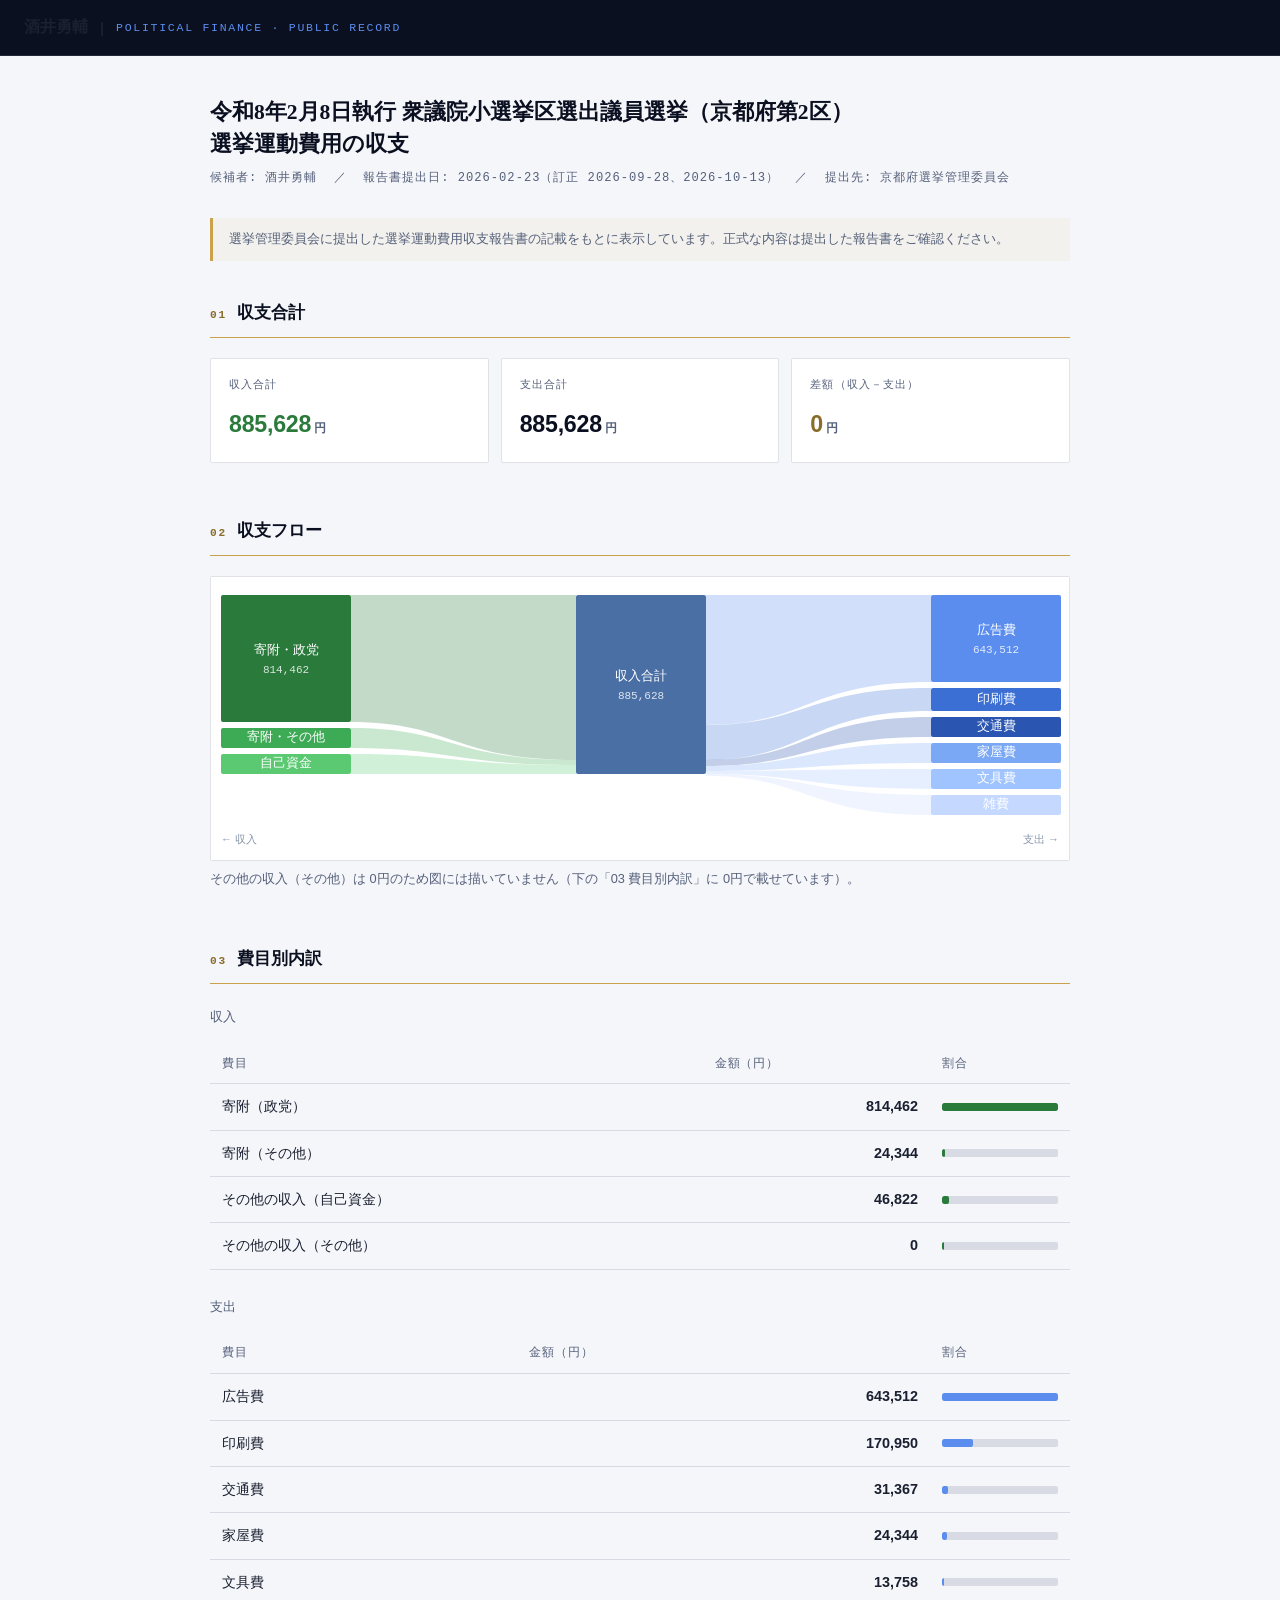
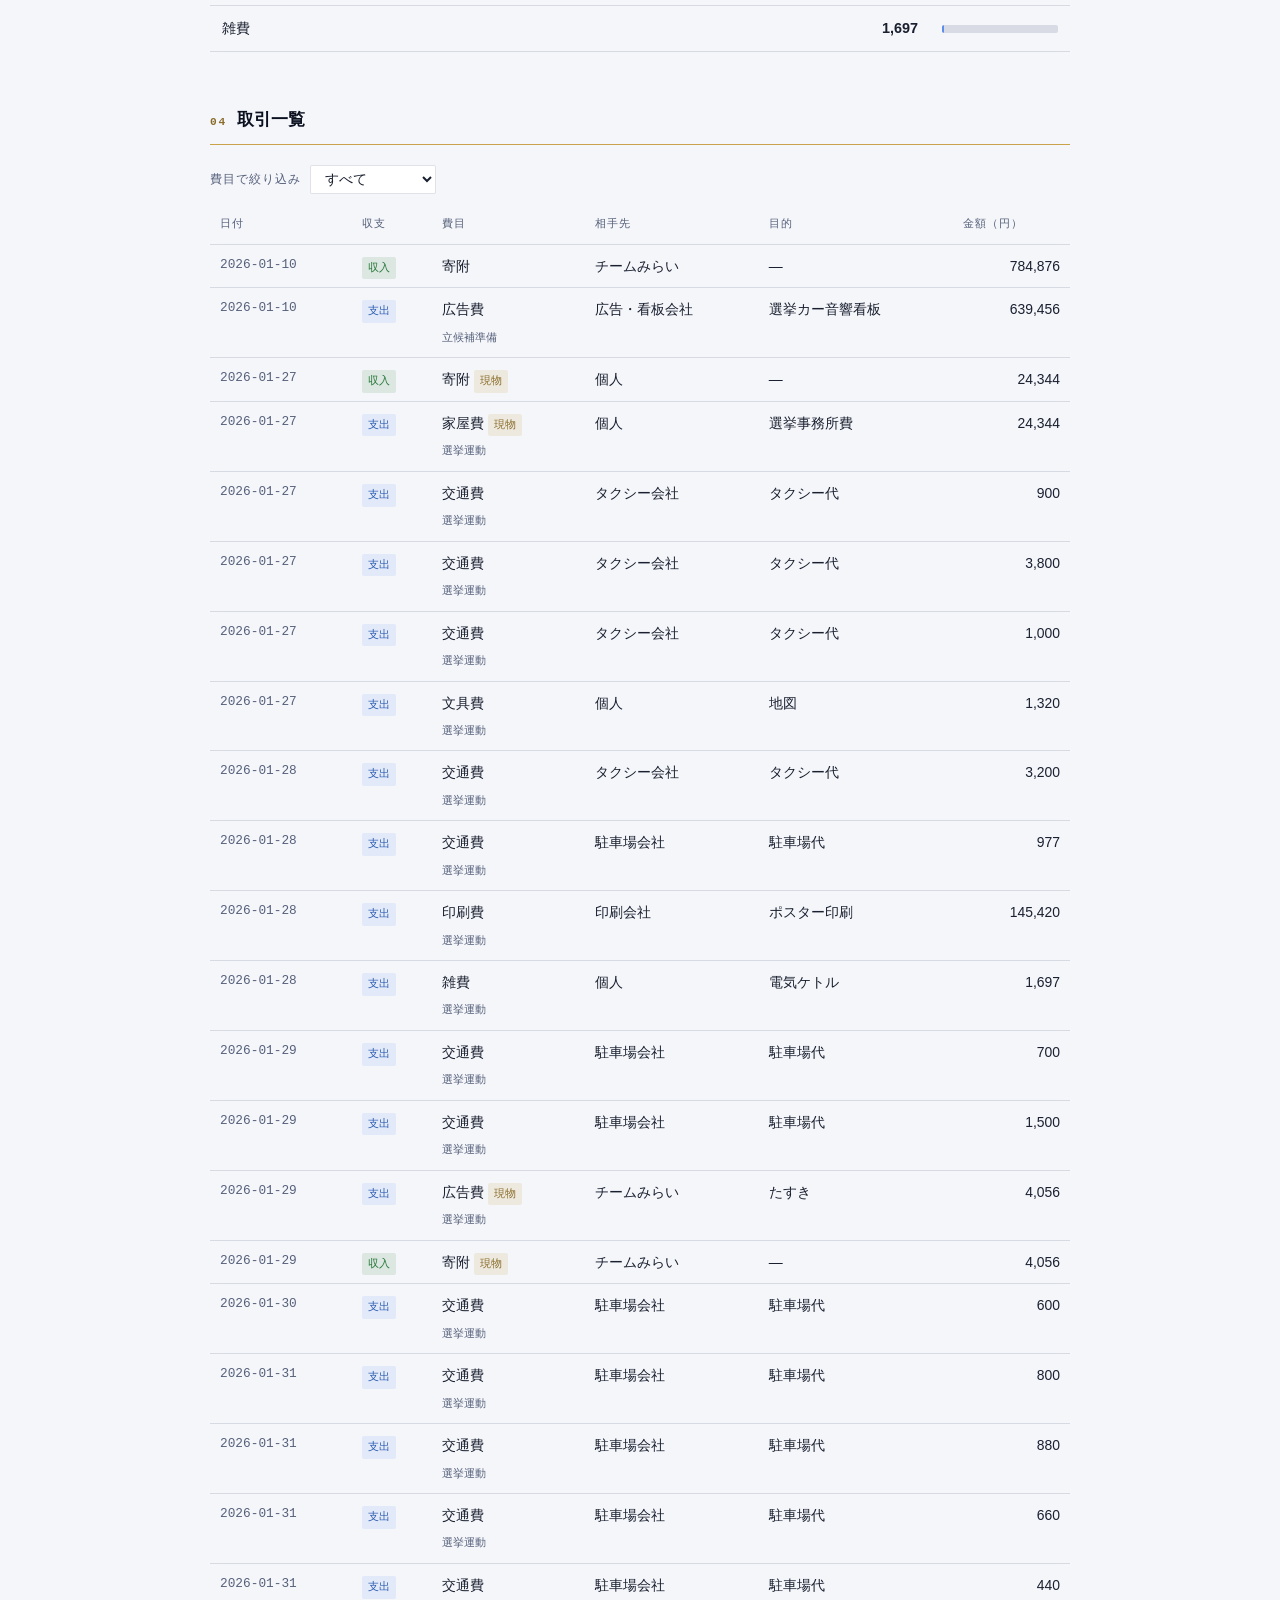
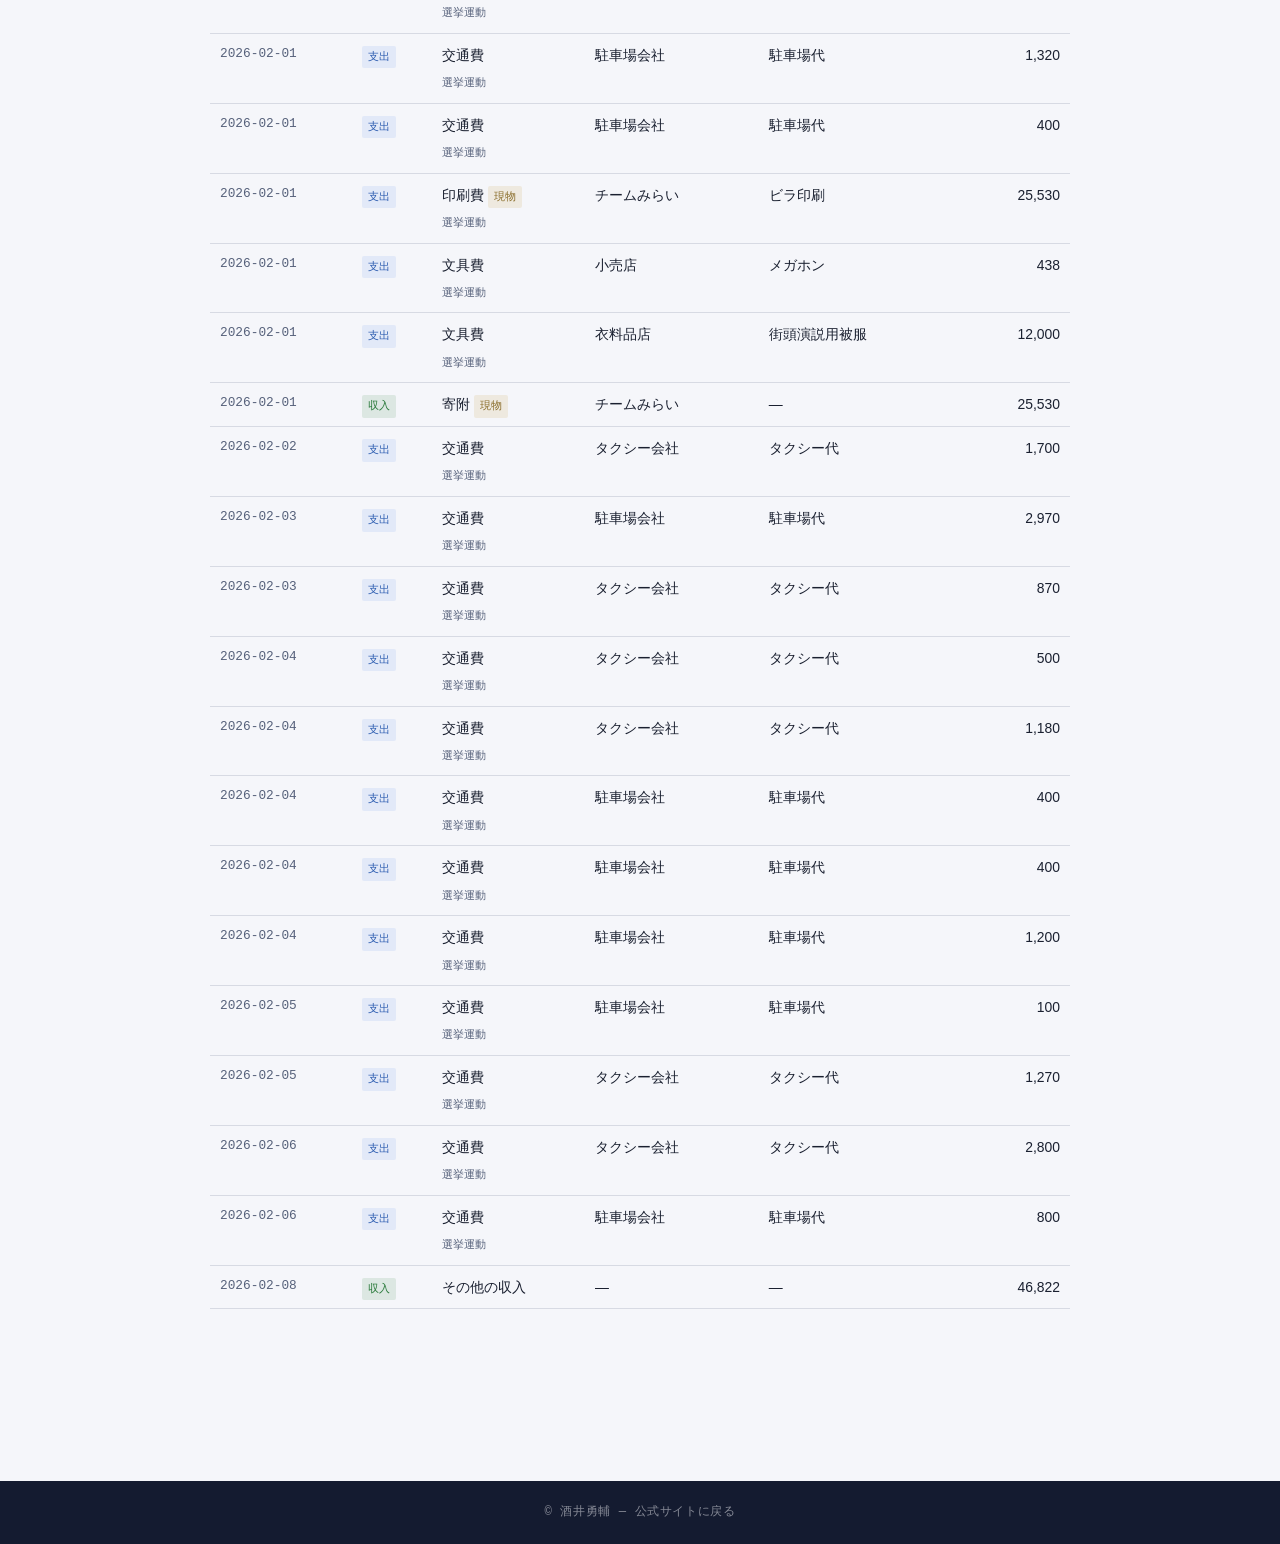
==== marumie/index.html @ 80a59988 "酒井さん公式HP（yusukesakai.jp）に「政治資金まる見え」ページ（/marumie/・2026年衆院選 京都2区の選挙運動費用収支）を追加し、活動報告の節にリンクを置いた（酒井さんの指示）" ====
<!DOCTYPE html>
<html lang="ja">
<head>
<meta charset="UTF-8">
<meta name="viewport" content="width=device-width, initial-scale=1.0">
<title>選挙運動費用収支 — 酒井勇輔 2026年衆院選</title>
<style>
/* ==========================================================
   色・書体: homepage_sakai の style.css に準じる
   (外部フォントなし: Google Fonts 相当をシステムフォントで代替)
========================================================== */
:root {
  --ink:        #0B1020;
  --ink-soft:   #141B30;
  --paper:      #F5F6FA;
  --paper-tint: #FFFFFF;
  --brass:      #C9A24B;
  --brass-text: #896C29;
  --brass-bright: #5B8DEF;
  --text:       #1A2030;
  --text-dim:   #55607A;
  --line:       rgba(85,96,122,0.18);
  --line-ink:   rgba(139,149,173,0.18);
  /* フォント: 外部CDN不可のためシステムフォント代替 */
  --font-serif: 'Hiragino Mincho ProN', 'Yu Mincho', 'YuMincho', Georgia, serif;
  --font-sans:  'Hiragino Kaku Gothic ProN', 'Meiryo', 'Yu Gothic', sans-serif;
  --font-mono:  'Menlo', 'Consolas', 'Courier New', monospace;
}

* { margin: 0; padding: 0; box-sizing: border-box; }
html { scroll-behavior: smooth; }
body {
  font-family: var(--font-sans);
  background: var(--paper);
  color: var(--text);
  line-height: 1.9;
  font-size: 0.97rem;
  -webkit-font-smoothing: antialiased;
}
img { max-width: 100%; display: block; }
a { color: var(--brass-bright); text-decoration: none; }
ul, ol { list-style: none; }

/* ==========================================================
   ヘッダー
========================================================== */
.site-head {
  background: var(--ink);
  padding: 0 24px;
  height: 56px;
  display: flex;
  align-items: center;
  border-bottom: 1px solid var(--line-ink);
}
.brand-ja {
  font-family: var(--font-serif);
  font-weight: 700;
  font-size: 1rem;
  color: var(--paper);
}
.brand-sep { color: var(--line-ink); margin: 0 12px; }
.brand-sub {
  font-family: var(--font-mono);
  font-size: 0.72rem;
  letter-spacing: 0.15em;
  color: var(--brass-bright);
}

/* ==========================================================
   メインレイアウト
========================================================== */
.main-inner {
  max-width: 900px;
  margin: 0 auto;
  padding: 40px 20px 80px;
}

/* ==========================================================
   ページタイトル
========================================================== */
.page-title {
  font-family: var(--font-serif);
  font-size: 1.35rem;
  font-weight: 700;
  color: var(--ink);
  line-height: 1.5;
  margin-bottom: 6px;
}
.page-meta {
  font-family: var(--font-mono);
  font-size: 0.76rem;
  color: var(--text-dim);
  letter-spacing: 0.08em;
  margin-bottom: 28px;
}

/* ==========================================================
   注意書き
========================================================== */
.notice {
  border-left: 3px solid var(--brass);
  padding: 10px 16px;
  background: rgba(201,162,75,0.07);
  font-size: 0.84rem;
  color: var(--text-dim);
  margin-bottom: 36px;
  line-height: 1.7;
}

/* ==========================================================
   セクション共通
========================================================== */
.section { margin-bottom: 52px; }
.section-title {
  font-family: var(--font-serif);
  font-size: 1.05rem;
  font-weight: 700;
  color: var(--ink);
  padding-bottom: 8px;
  border-bottom: 1px solid var(--brass);
  margin-bottom: 20px;
  display: flex;
  align-items: baseline;
  gap: 10px;
}
.section-idx {
  font-family: var(--font-mono);
  font-size: 0.7rem;
  color: var(--brass-text);
  letter-spacing: 0.15em;
}

/* ==========================================================
   合計カード
========================================================== */
.summary-grid {
  display: grid;
  grid-template-columns: repeat(3, 1fr);
  gap: 12px;
  margin-bottom: 0;
}
.summary-card {
  background: var(--paper-tint);
  border: 1px solid var(--line);
  padding: 16px 18px;
  border-radius: 2px;
}
.summary-label {
  font-family: var(--font-mono);
  font-size: 0.7rem;
  letter-spacing: 0.1em;
  color: var(--text-dim);
  margin-bottom: 6px;
}
.summary-amount {
  font-size: 1.45rem;
  font-weight: 700;
  color: var(--ink);
  letter-spacing: -0.01em;
}
.summary-amount.positive { color: #2a7a3b; }
.summary-amount.negative { color: #b02020; }
.summary-amount.neutral  { color: var(--brass-text); }
.summary-unit {
  font-size: 0.78rem;
  color: var(--text-dim);
  margin-left: 3px;
}

@media (max-width: 520px) {
  .summary-grid { grid-template-columns: 1fr; }
}

/* ==========================================================
   サンキー図（SVG）
   ※ JS が .getBoundingClientRect() でコンテナ幅を取得して描画する。
     overflow-x は念のため auto のまま残すが通常はスクロール不要。
========================================================== */
.sankey-wrap {
  width: 100%;
  overflow-x: auto;
  background: var(--paper-tint);
  border: 1px solid var(--line);
  border-radius: 2px;
  padding: 8px 0 4px;
}
.sankey-svg {
  display: block;
  margin: 0 auto;
}

/* サンキー凡例（SVG 外・ノードと重ならない） */
.sankey-legend {
  display: flex;
  justify-content: space-between;
  padding: 4px 10px 6px;
  font-size: 11px;
  color: #8898aa;
  font-family: sans-serif;
  user-select: none;
}

/* 0円で図から省いた区分の注記 */
.flow-note {
  margin-top: 6px;
  font-size: 0.8rem;
  color: var(--text-dim);
}

/* ==========================================================
   内訳表
========================================================== */
.breakdown-table {
  width: 100%;
  border-collapse: collapse;
  font-size: 0.9rem;
}
.breakdown-table th,
.breakdown-table td {
  text-align: left;
  padding: 9px 12px;
  border-bottom: 1px solid var(--line);
}
.breakdown-table th {
  font-family: var(--font-mono);
  font-size: 0.72rem;
  letter-spacing: 0.08em;
  color: var(--text-dim);
  background: var(--paper);
  font-weight: 500;
}
.breakdown-table td.amount {
  text-align: right;
  font-variant-numeric: tabular-nums;
  font-weight: 600;
}
.bar-cell { width: 140px; }
.bar-bg {
  background: var(--line);
  border-radius: 2px;
  height: 8px;
  overflow: hidden;
}
.bar-fill {
  height: 100%;
  border-radius: 2px;
  background: var(--brass-bright);
  min-width: 2px;
}
.bar-fill.income { background: #2a7a3b; }
.bar-fill.expense { background: var(--brass-bright); }

@media (max-width: 520px) {
  .bar-cell { display: none; }
}

/* ==========================================================
   取引一覧
========================================================== */
.filter-row {
  display: flex;
  align-items: center;
  gap: 10px;
  margin-bottom: 12px;
  flex-wrap: wrap;
}
.filter-label {
  font-family: var(--font-mono);
  font-size: 0.72rem;
  letter-spacing: 0.08em;
  color: var(--text-dim);
}
.filter-select {
  font-family: var(--font-sans);
  font-size: 0.86rem;
  padding: 5px 10px;
  border: 1px solid var(--line);
  border-radius: 2px;
  background: var(--paper-tint);
  color: var(--text);
  cursor: pointer;
}
.txn-table {
  width: 100%;
  border-collapse: collapse;
  font-size: 0.87rem;
}
.txn-table th,
.txn-table td {
  text-align: left;
  padding: 8px 10px;
  border-bottom: 1px solid var(--line);
  vertical-align: top;
}
.txn-table th {
  font-family: var(--font-mono);
  font-size: 0.7rem;
  letter-spacing: 0.08em;
  color: var(--text-dim);
  background: var(--paper);
  font-weight: 500;
  white-space: nowrap;
}
.txn-table td.amount-col {
  text-align: right;
  font-variant-numeric: tabular-nums;
  white-space: nowrap;
}
.txn-table td.date-col {
  white-space: nowrap;
  font-family: var(--font-mono);
  font-size: 0.8rem;
  color: var(--text-dim);
}
.tag {
  display: inline-block;
  font-family: var(--font-mono);
  font-size: 0.68rem;
  padding: 1px 6px;
  border-radius: 2px;
  white-space: nowrap;
}
.tag-income  { background: rgba(42,122,59,0.12);  color: #2a7a3b; }
.tag-expense { background: rgba(91,141,239,0.12); color: #2d5db0; }
.tag-noncash { background: rgba(201,162,75,0.15); color: var(--brass-text); }
.no-rows {
  text-align: center;
  padding: 24px;
  color: var(--text-dim);
  font-size: 0.86rem;
}

/* スマホ: テーブル非表示 → カード表示 */
@media (max-width: 600px) {
  .txn-table { display: none; }
  .txn-cards { display: block; }
}

/* ==========================================================
   取引カード（スマホ専用・600px 以下で表示）
========================================================== */
.txn-cards { display: none; }
.txn-card {
  border: 1px solid var(--line);
  border-radius: 3px;
  padding: 10px 12px;
  margin-bottom: 8px;
  background: var(--paper-tint);
}
.txn-card-top {
  display: flex;
  justify-content: space-between;
  align-items: baseline;
  gap: 8px;
  margin-bottom: 4px;
}
.txn-card-date {
  font-family: var(--font-mono);
  font-size: 0.76rem;
  color: var(--text-dim);
  white-space: nowrap;
}
.txn-card-amount {
  font-variant-numeric: tabular-nums;
  font-weight: 600;
  font-size: 0.95rem;
  text-align: right;
  white-space: nowrap;
}
.txn-card-meta {
  display: flex;
  flex-wrap: wrap;
  gap: 4px 8px;
  align-items: center;
  font-size: 0.82rem;
}
.txn-card-purpose {
  color: var(--text-dim);
  font-size: 0.8rem;
  width: 100%;
  margin-top: 2px;
  line-height: 1.5;
}

/* ==========================================================
   フッター
========================================================== */
.site-foot {
  background: var(--ink-soft);
  color: rgba(245,246,250,0.5);
  font-size: 0.76rem;
  text-align: center;
  padding: 20px;
  margin-top: 40px;
  font-family: var(--font-mono);
  letter-spacing: 0.05em;
}
</style>
</head>
<body>

<header class="site-head">
  <a href="/" class="brand-ja" style="color:inherit;text-decoration:none;">酒井勇輔</a>
  <span class="brand-sep">|</span>
  <span class="brand-sub">POLITICAL FINANCE · PUBLIC RECORD</span>
</header>

<main>
<div class="main-inner" id="app">
  <div style="color:var(--text-dim);padding:40px 0;text-align:center;font-size:0.9rem;">
    読み込み中…
  </div>
</div>
</main>

<footer class="site-foot">
  © 酒井勇輔 — <a href="/" style="color:inherit;">公式サイトに戻る</a>
</footer>

<script>
// ================================================================
// ユーティリティ
// ================================================================
function fmt(n) {
  return Number(n).toLocaleString('ja-JP') + ' 円';
}
function fmtShort(n) {
  return Number(n).toLocaleString('ja-JP');
}
function esc(s) {
  if (s == null) return '';
  return String(s)
    .replace(/&/g, '&amp;')
    .replace(/</g, '&lt;')
    .replace(/>/g, '&gt;')
    .replace(/"/g, '&quot;');
}

// ================================================================
// Sankey 図を SVG で描く（3列構造）
//   左列 : 収入カテゴリ（income sources）
//   中列 : 収入合計ノード（pool）
//   右列 : 支出カテゴリ
//   帯   : 収入ソース→合計・合計→支出費目 の2段ベジェ
//
// availW: コンテナ実幅（px）を渡すことでスマホでも正寸で描画し、
//         viewBox 縮小によるラベル縮小を回避する。
// ================================================================
function buildSankey(incomeByCategory, expenseByCategory, availW) {
  if (!incomeByCategory.length && !expenseByCategory.length) return '';

  const W   = Math.max(availW || 520, 260);
  const PAD = 10;

  // ノード幅: W に比例しつつ上限 130 / 下限 64
  const N_W       = Math.min(Math.max(Math.floor(W * 0.23), 64), 130);
  const gapSpace  = W - 2 * PAD - 3 * N_W;
  const GAP       = Math.max(10, Math.floor(gapSpace / 2));

  const X_L = PAD;
  const X_M = X_L + N_W + GAP;
  const X_R = X_M + N_W + GAP;

  const totalInc = incomeByCategory.reduce((s, c) => s + c.amount, 0);
  const totalExp = expenseByCategory.reduce((s, c) => s + c.amount, 0);
  const total    = Math.max(totalInc, totalExp, 1);

  const NODE_GAP  = 6;
  const MIN_H     = 20;
  // フォントサイズ: ノード幅から計算し 11-13px に収める
  const FONT_SZ   = Math.max(11, Math.min(13, Math.floor(N_W * 0.155)));

  // 行数は左右の多い方に合わせる
  const maxRows = Math.max(incomeByCategory.length, expenseByCategory.length, 1);
  // usable: 配置の基準値。実際の下端は layoutNodes 後に計算するため H はここでは決めない
  const usable  = Math.max(maxRows * (MIN_H + NODE_GAP) - NODE_GAP, 120);

  // ノード配置
  function layoutNodes(cats, x) {
    const nodes = cats.map(c => ({
      ...c, x,
      h: Math.max(MIN_H, Math.round(
        (c.amount / total) * (usable - (cats.length - 1) * NODE_GAP)
      )),
    }));
    const sumH = nodes.reduce((s, n) => s + n.h, 0);
    const gaps = (nodes.length - 1) * NODE_GAP;
    let y = PAD + Math.max(0, (usable - sumH - gaps) / 2);
    return nodes.map(n => { const nd = {...n, y}; y += n.h + NODE_GAP; return nd; });
  }

  const incNodes = layoutNodes(incomeByCategory, X_L);
  const expNodes = layoutNodes(expenseByCategory, X_R);

  // 収入合計（中央）ノードの高さ = 収入ノード群の上端〜下端
  const poolTop = incNodes.length ? incNodes[0].y : PAD;
  const poolBot = incNodes.length ? incNodes[incNodes.length - 1].y + incNodes[incNodes.length - 1].h
                                  : PAD + usable;
  const poolH   = Math.max(poolBot - poolTop, 1);

  // SVG 高さ: 実際のノード下端から計算（費目が多いと usable を超えるため事前推算は使わない）
  const bottomInc = incNodes.length ? incNodes[incNodes.length - 1].y + incNodes[incNodes.length - 1].h : PAD;
  const bottomExp = expNodes.length ? expNodes[expNodes.length - 1].y + expNodes[expNodes.length - 1].h : PAD;
  const H = Math.max(bottomInc, bottomExp, poolBot) + PAD; // 下余白のみ（凡例は SVG 外）

  const INC_COLORS = ['#2a7a3b', '#3dab55', '#5ac972', '#84d897'];
  const EXP_COLORS = ['#5B8DEF', '#3b6fd4', '#2a55b0', '#7aa8f5', '#a0c4ff', '#c5d8ff'];
  const BAND_OP    = 0.28;

  let svg = `<svg class="sankey-svg" width="${W}" height="${H}" `
          + `xmlns="http://www.w3.org/2000/svg" aria-label="収支フロー図">`;

  // --- 帯: 収入ソース → 収入合計 ---
  let cL = poolTop;
  incNodes.forEach((n, i) => {
    const bh  = Math.max(2, Math.round((n.amount / total) * poolH));
    const mx  = X_L + N_W + GAP * 0.45;
    const p   = `M${X_L+N_W},${n.y} C${mx},${n.y} ${mx},${cL} ${X_M},${cL} `
              + `L${X_M},${cL+bh} C${mx},${cL+bh} ${mx},${n.y+n.h} ${X_L+N_W},${n.y+n.h}Z`;
    svg += `<path d="${p}" fill="${INC_COLORS[i % INC_COLORS.length]}" opacity="${BAND_OP}"/>`;
    cL += bh;
  });

  // --- 帯: 収入合計 → 支出費目 ---
  let cR = poolTop;
  expNodes.forEach((n, i) => {
    const bh  = Math.max(2, Math.round((n.amount / total) * poolH));
    const mx  = X_M + N_W + GAP * 0.45;
    const p   = `M${X_M+N_W},${cR} C${mx},${cR} ${mx},${n.y} ${X_R},${n.y} `
              + `L${X_R},${n.y+n.h} C${mx},${n.y+n.h} ${mx},${cR+bh} ${X_M+N_W},${cR+bh}Z`;
    svg += `<path d="${p}" fill="${EXP_COLORS[i % EXP_COLORS.length]}" opacity="${BAND_OP}"/>`;
    cR += bh;
  });

  // --- ノード描画ヘルパー（rect + 2行テキスト）---
  function nodeEl(x, y, w, h, color, label, amount) {
    const cx     = x + w / 2;
    const cy     = y + h / 2;
    const maxCh  = Math.max(3, Math.floor(w / (FONT_SZ * 0.62)));
    const lbl    = label.length > maxCh ? label.slice(0, maxCh - 1) + '…' : label;
    const amtStr = Number(amount).toLocaleString('ja-JP');
    let el = `<rect x="${x}" y="${y}" width="${w}" height="${h}" fill="${color}" rx="2"/>`;
    if (h >= 34) {
      // 2行: ラベル + 金額
      el += `<text x="${cx}" y="${cy - FONT_SZ * 0.6}" dominant-baseline="middle" `
          + `text-anchor="middle" font-size="${FONT_SZ}" fill="#fff" `
          + `font-family="sans-serif">${esc(lbl)}</text>`;
      el += `<text x="${cx}" y="${cy + FONT_SZ * 0.9}" dominant-baseline="middle" `
          + `text-anchor="middle" font-size="${Math.max(11, FONT_SZ - 2)}" `
          + `fill="rgba(255,255,255,0.82)" font-family="monospace">${amtStr}</text>`;
    } else {
      // 1行: ラベルのみ
      el += `<text x="${cx}" y="${cy}" dominant-baseline="middle" `
          + `text-anchor="middle" font-size="${FONT_SZ}" fill="#fff" `
          + `font-family="sans-serif">${esc(lbl)}</text>`;
    }
    return el;
  }

  // 収入ソードノード（左列）
  incNodes.forEach((n, i) => {
    svg += nodeEl(X_L, n.y, N_W, n.h, INC_COLORS[i % INC_COLORS.length], n.label, n.amount);
  });
  // 収入合計ノード（中列）
  svg += nodeEl(X_M, poolTop, N_W, poolH, '#4a6fa5', '収入合計', totalInc);
  // 支出費目ノード（右列）
  expNodes.forEach((n, i) => {
    svg += nodeEl(X_R, n.y, N_W, n.h, EXP_COLORS[i % EXP_COLORS.length], n.label, n.amount);
  });

  svg += '</svg>';

  // 凡例は SVG 外の HTML として返す（ノードと重ならないよう）
  const legendHtml = `<div class="sankey-legend">`
    + `<span>← 収入</span><span>支出 →</span>`
    + `</div>`;

  return svg + legendHtml;
}

// ================================================================
// 取引一覧: テーブル（幅広）＋カード（スマホ）を同時に出力
// CSS で表示切り替え（600px 境界）
// ================================================================
function buildTxnTable(txns, filterCategory) {
  const filtered = filterCategory === 'all'
    ? txns
    : txns.filter(t => t.category === filterCategory);

  if (filtered.length === 0) {
    return '<div class="no-rows">該当する取引がありません</div>';
  }

  // --- テーブル行（幅広画面用）---
  const rows = filtered.map(t => {
    const dir = t.direction === 'income'
      ? '<span class="tag tag-income">収入</span>'
      : '<span class="tag tag-expense">支出</span>';
    const noncash = t.is_noncash
      ? ' <span class="tag tag-noncash">現物</span>'
      : '';
    const cp    = t.counterparty ? esc(t.counterparty) : '—';
    const kubun = t.kubun_ja
      ? `<span style="color:var(--text-dim);font-size:0.8em">${esc(t.kubun_ja)}</span>`
      : '';
    return `<tr>
      <td class="date-col">${esc(t.occurred_on)}</td>
      <td>${dir}</td>
      <td>${esc(t.category_ja)}${noncash}<br>${kubun}</td>
      <td class="col-cp">${cp}</td>
      <td>${esc(t.purpose) || '—'}</td>
      <td class="amount-col">${fmtShort(t.amount)}</td>
    </tr>`;
  }).join('');

  // --- カード（スマホ用: 1取引 = 1枚）---
  // 1行目: 日付・金額  2行目: 収支タグ・費目・相手先  3行目: 目的
  const cards = filtered.map(t => {
    const dir = t.direction === 'income'
      ? '<span class="tag tag-income">収入</span>'
      : '<span class="tag tag-expense">支出</span>';
    const noncash = t.is_noncash ? ' <span class="tag tag-noncash">現物</span>' : '';
    const cp      = t.counterparty ? esc(t.counterparty) : '';
    const purpose = t.purpose ? esc(t.purpose) : '';
    return `<div class="txn-card">
      <div class="txn-card-top">
        <span class="txn-card-date">${esc(t.occurred_on)}</span>
        <span class="txn-card-amount">${fmtShort(t.amount)} 円</span>
      </div>
      <div class="txn-card-meta">
        ${dir}${noncash}
        <span>${esc(t.category_ja)}</span>
        ${cp ? `<span style="color:var(--text-dim)">${cp}</span>` : ''}
      </div>
      ${purpose ? `<div class="txn-card-purpose">${purpose}</div>` : ''}
    </div>`;
  }).join('');

  return `<table class="txn-table">
    <thead><tr>
      <th>日付</th>
      <th>収支</th>
      <th>費目</th>
      <th class="col-cp">相手先</th>
      <th>目的</th>
      <th>金額（円）</th>
    </tr></thead>
    <tbody>${rows}</tbody>
  </table>
  <div class="txn-cards">${cards}</div>`;
}

// ================================================================
// ページ描画
// ================================================================
async function render() {
  const app = document.getElementById('app');

  let data;
  try {
    const res = await fetch('data.json');
    if (!res.ok) throw new Error(`data.json fetch failed: ${res.status}`);
    data = await res.json();
  } catch (e) {
    app.innerHTML = `<p style="color:#b02020;padding:24px">
      data.json を読み込めませんでした。<br>
      <code>python3 export_public.py</code> を実行してから再度開いてください。<br>
      <small>(${esc(e.message)})</small>
    </p>`;
    return;
  }

  const { election, summary, income_by_source, expense_by_category, transactions } = data;

  // 収入の流れ図: 0円の区分は帯もノードも描かない（MIN_H の箱が出ると金額があるように見えるため）。
  // 図の短いラベル（short）を使い、375px のノード幅でも切れないようにする。
  const flowIncome = income_by_source
    .filter(c => c.amount > 0)
    .map(c => ({ ...c, label: c.short }));
  const zeroIncome = income_by_source.filter(c => c.amount === 0);
  const zeroNote = zeroIncome.length
    ? `<p class="flow-note">${zeroIncome.map(c => esc(c.label)).join('・')}は 0円のため図には描いていません（下の「03 費目別内訳」に 0円で載せています）。</p>`
    : '';

  // 収入合計
  const incTotal  = summary.income_total;
  const expTotal  = summary.expense_total;
  const balance   = summary.balance;
  const balClass  = balance > 0 ? 'positive' : balance < 0 ? 'negative' : 'neutral';

  // フィルター用カテゴリ一覧
  const allCategories = [...new Set(transactions.map(t => t.category))];
  const catOptions = ['<option value="all">すべて</option>']
    .concat(allCategories.map(c => {
      const label = transactions.find(t => t.category === c)?.category_ja || c;
      return `<option value="${esc(c)}">${esc(label)}</option>`;
    }))
    .join('');

  // 内訳バー最大値
  const maxInc = Math.max(...income_by_source.map(c => c.amount), 1);
  const maxExp = Math.max(...expense_by_category.map(c => c.amount), 1);

  const incRows = income_by_source.map(c => `<tr>
    <td>${esc(c.label)}</td>
    <td class="amount">${fmtShort(c.amount)}</td>
    <td class="bar-cell">
      <div class="bar-bg"><div class="bar-fill income" style="width:${Math.round(c.amount/maxInc*100)}%"></div></div>
    </td>
  </tr>`).join('');

  const expRows = expense_by_category.map(c => `<tr>
    <td>${esc(c.label)}</td>
    <td class="amount">${fmtShort(c.amount)}</td>
    <td class="bar-cell">
      <div class="bar-bg"><div class="bar-fill expense" style="width:${Math.round(c.amount/maxExp*100)}%"></div></div>
    </td>
  </tr>`).join('');

  app.innerHTML = `
    <h1 class="page-title">${esc(election.name)}<br>選挙運動費用の収支</h1>
    <p class="page-meta">
      候補者: ${esc(election.candidate_name)}
      &nbsp;／&nbsp;
      報告書提出日: ${esc(election.submitted_on) || '—'}${(election.corrected_on || []).length ? '（訂正 ' + election.corrected_on.map(esc).join('、') + '）' : ''}
      &nbsp;／&nbsp;
      提出先: ${esc(election.submit_to) || '—'}
    </p>

    <div class="notice">
      選挙管理委員会に提出した選挙運動費用収支報告書の記載をもとに表示しています。正式な内容は提出した報告書をご確認ください。
    </div>

    <!-- 1. 合計 -->
    <section class="section" id="summary">
      <h2 class="section-title"><span class="section-idx">01</span>収支合計</h2>
      <div class="summary-grid">
        <div class="summary-card">
          <div class="summary-label">収入合計</div>
          <div class="summary-amount positive">${fmtShort(incTotal)}<span class="summary-unit">円</span></div>
        </div>
        <div class="summary-card">
          <div class="summary-label">支出合計</div>
          <div class="summary-amount">${fmtShort(expTotal)}<span class="summary-unit">円</span></div>
        </div>
        <div class="summary-card">
          <div class="summary-label">差額（収入－支出）</div>
          <div class="summary-amount ${balClass}">${fmtShort(balance)}<span class="summary-unit">円</span></div>
        </div>
      </div>
    </section>

    <!-- 2. フロー図 -->
    <section class="section" id="flow">
      <h2 class="section-title"><span class="section-idx">02</span>収支フロー</h2>
      <div class="sankey-wrap" id="sankey-wrap"></div>
      ${zeroNote}
    </section>

    <!-- 3. 費目別内訳 -->
    <section class="section" id="breakdown">
      <h2 class="section-title"><span class="section-idx">03</span>費目別内訳</h2>

      <p style="font-size:0.84rem;color:var(--text-dim);margin-bottom:14px">収入</p>
      <table class="breakdown-table" style="margin-bottom:24px">
        <thead><tr><th>費目</th><th>金額（円）</th><th class="bar-cell">割合</th></tr></thead>
        <tbody>${incRows}</tbody>
      </table>

      <p style="font-size:0.84rem;color:var(--text-dim);margin-bottom:14px">支出</p>
      <table class="breakdown-table">
        <thead><tr><th>費目</th><th>金額（円）</th><th class="bar-cell">割合</th></tr></thead>
        <tbody>${expRows}</tbody>
      </table>
    </section>

    <!-- 4. 取引一覧 -->
    <section class="section" id="transactions">
      <h2 class="section-title"><span class="section-idx">04</span>取引一覧</h2>
      <div class="filter-row">
        <span class="filter-label">費目で絞り込み</span>
        <select class="filter-select" id="cat-filter">${catOptions}</select>
      </div>
      <div id="txn-table-wrap"></div>
    </section>
  `;

  // Sankey 描画（コンテナの実幅を取得してから描画する）
  function drawSankey() {
    const wrap = document.getElementById('sankey-wrap');
    if (!wrap) return;
    const w = wrap.getBoundingClientRect().width || wrap.clientWidth || 520;
    wrap.innerHTML = buildSankey(flowIncome, expense_by_category, Math.floor(w));
  }
  drawSankey();

  // ウィンドウリサイズ時に再描画（120ms デバウンス）
  let _sankeyTimer = null;
  window.addEventListener('resize', () => {
    clearTimeout(_sankeyTimer);
    _sankeyTimer = setTimeout(drawSankey, 120);
  });

  // 取引一覧（初期: 全件）
  document.getElementById('txn-table-wrap').innerHTML =
    buildTxnTable(transactions, 'all');

  // 絞り込みイベント
  document.getElementById('cat-filter').addEventListener('change', function() {
    document.getElementById('txn-table-wrap').innerHTML =
      buildTxnTable(transactions, this.value);
  });
}

render();
</script>
</body>
</html>
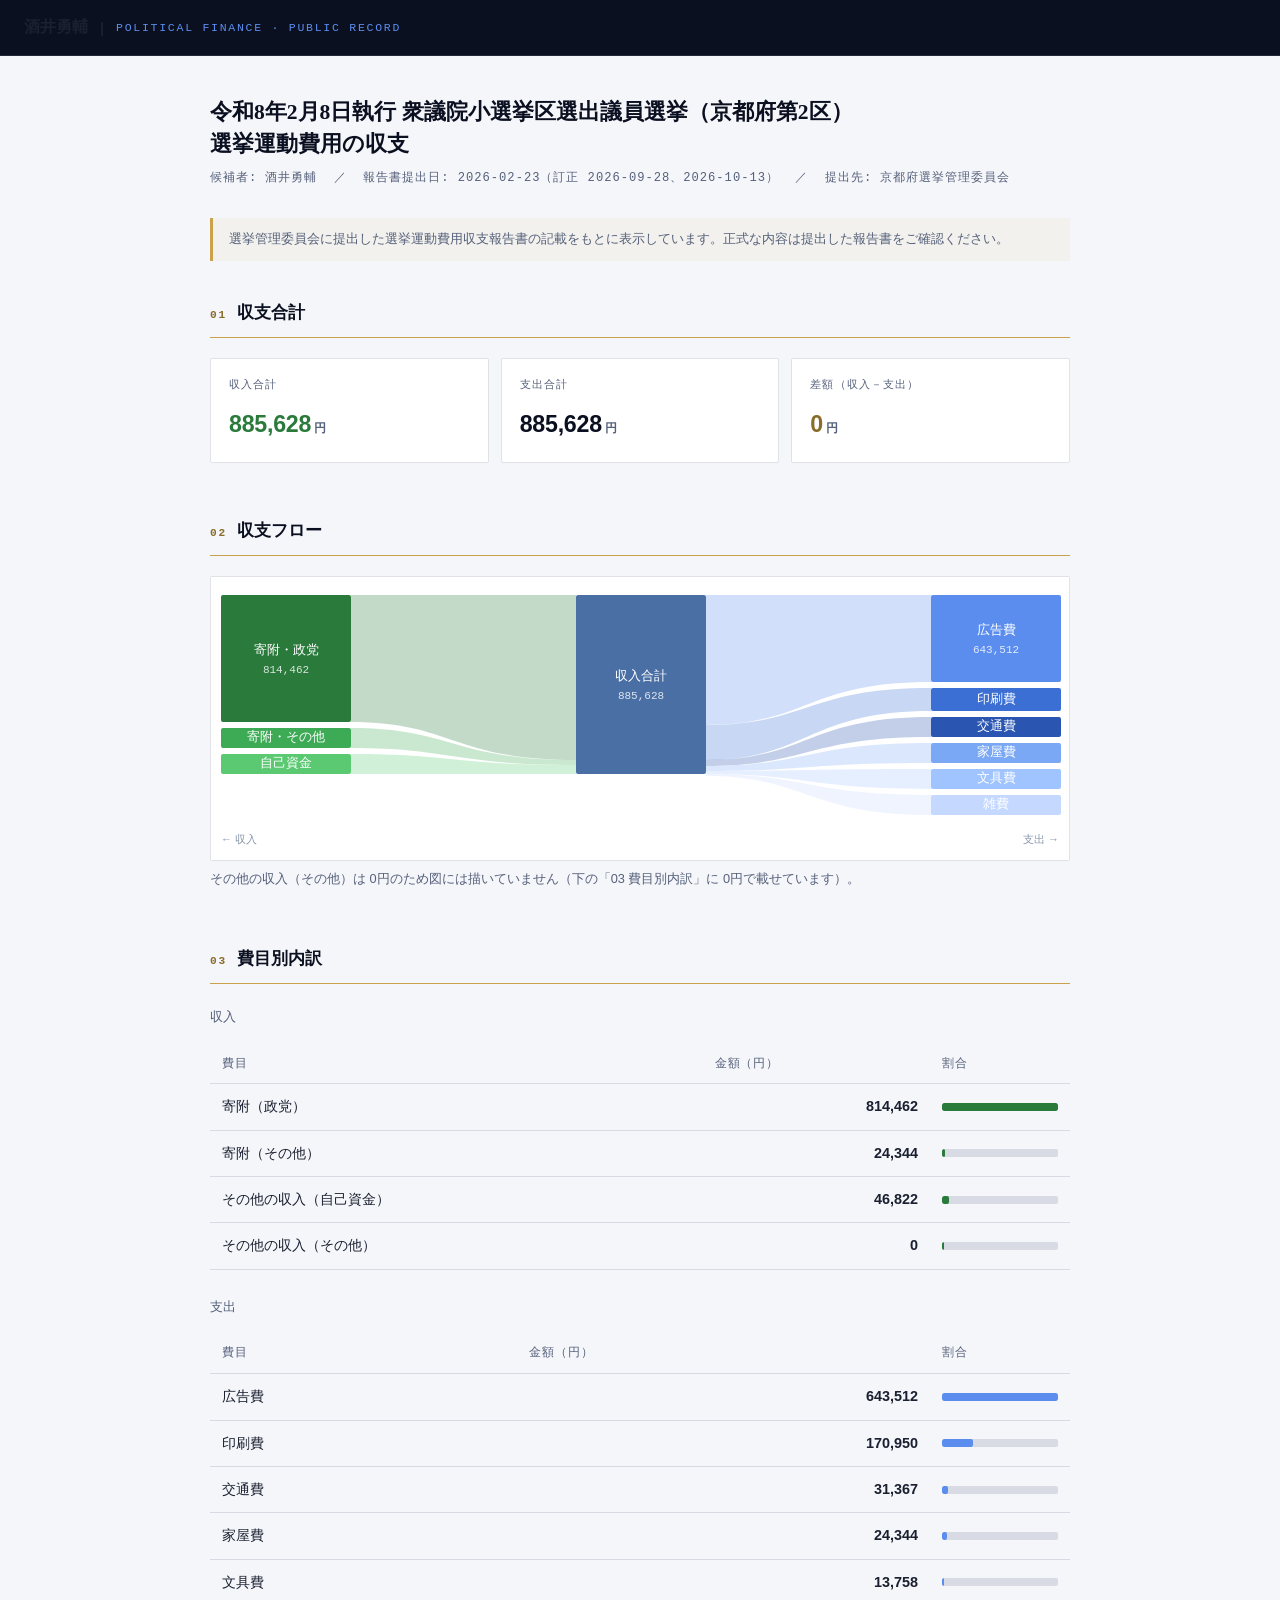
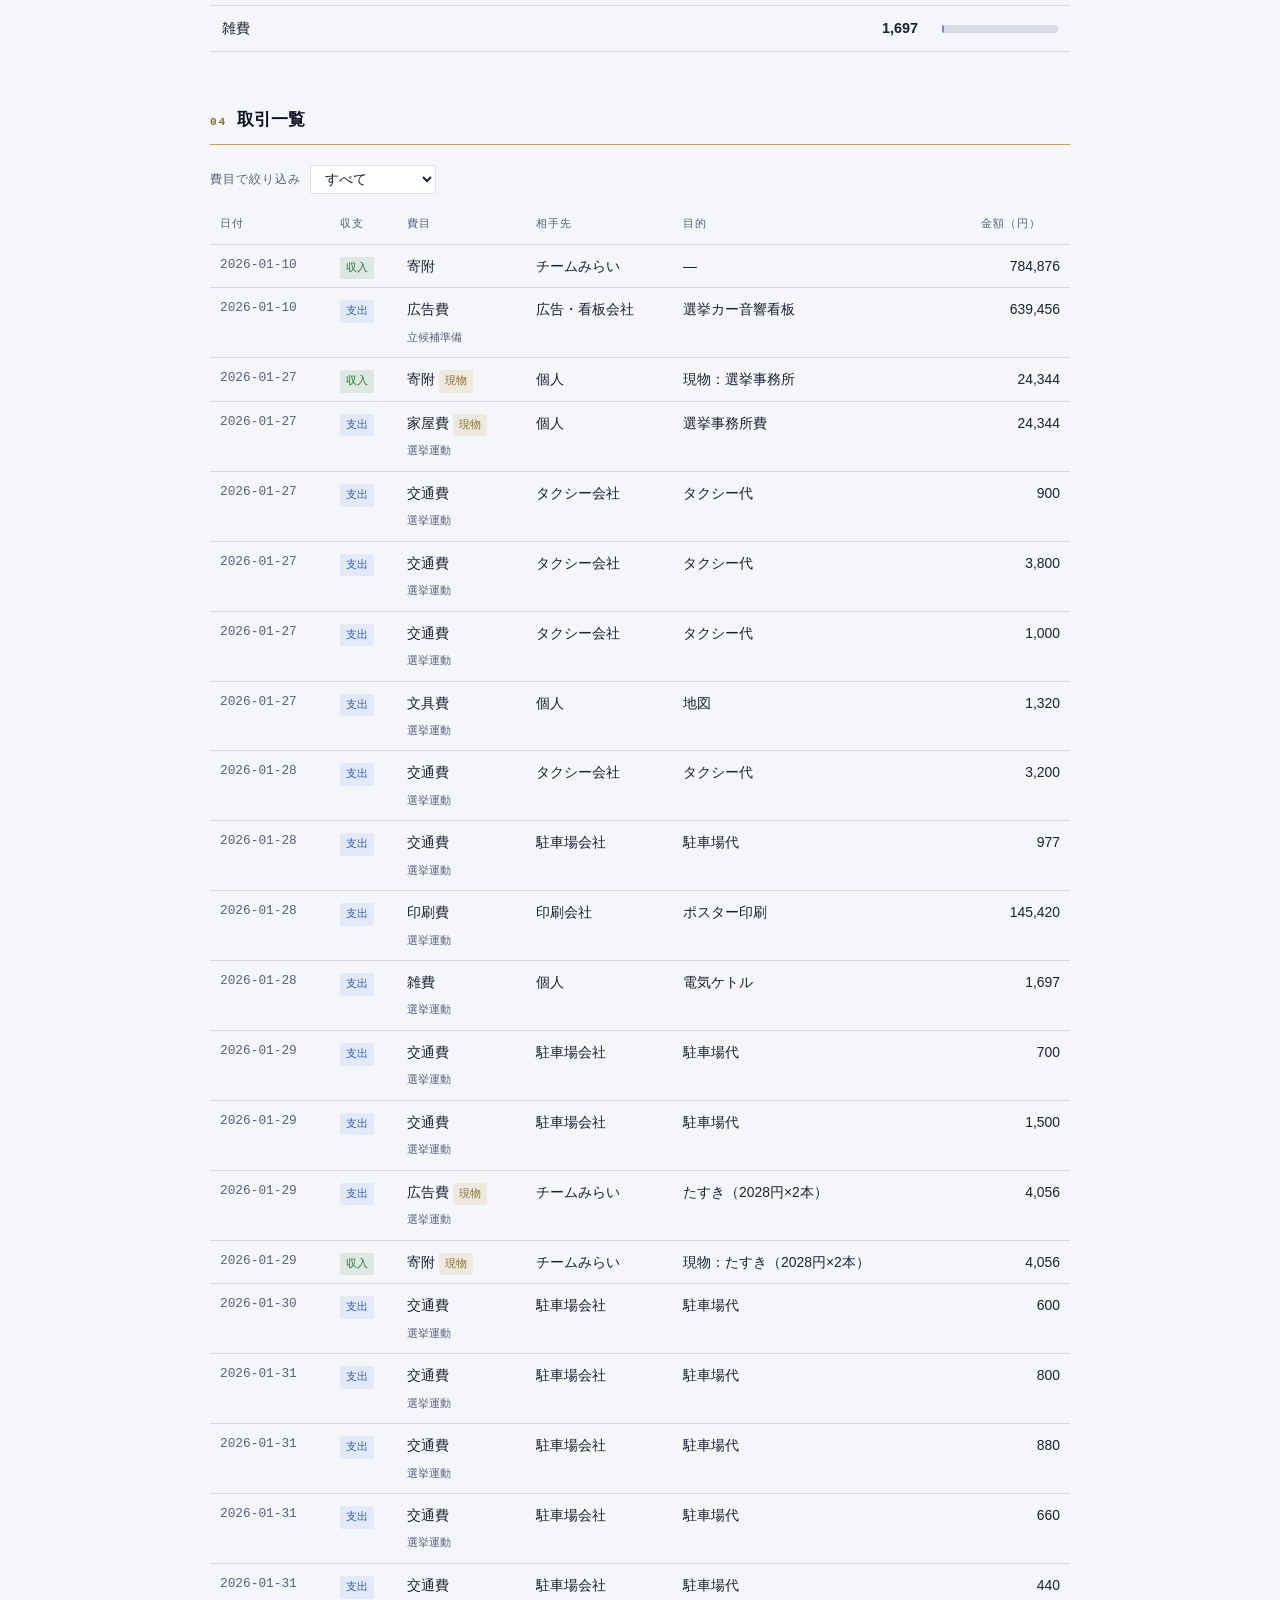
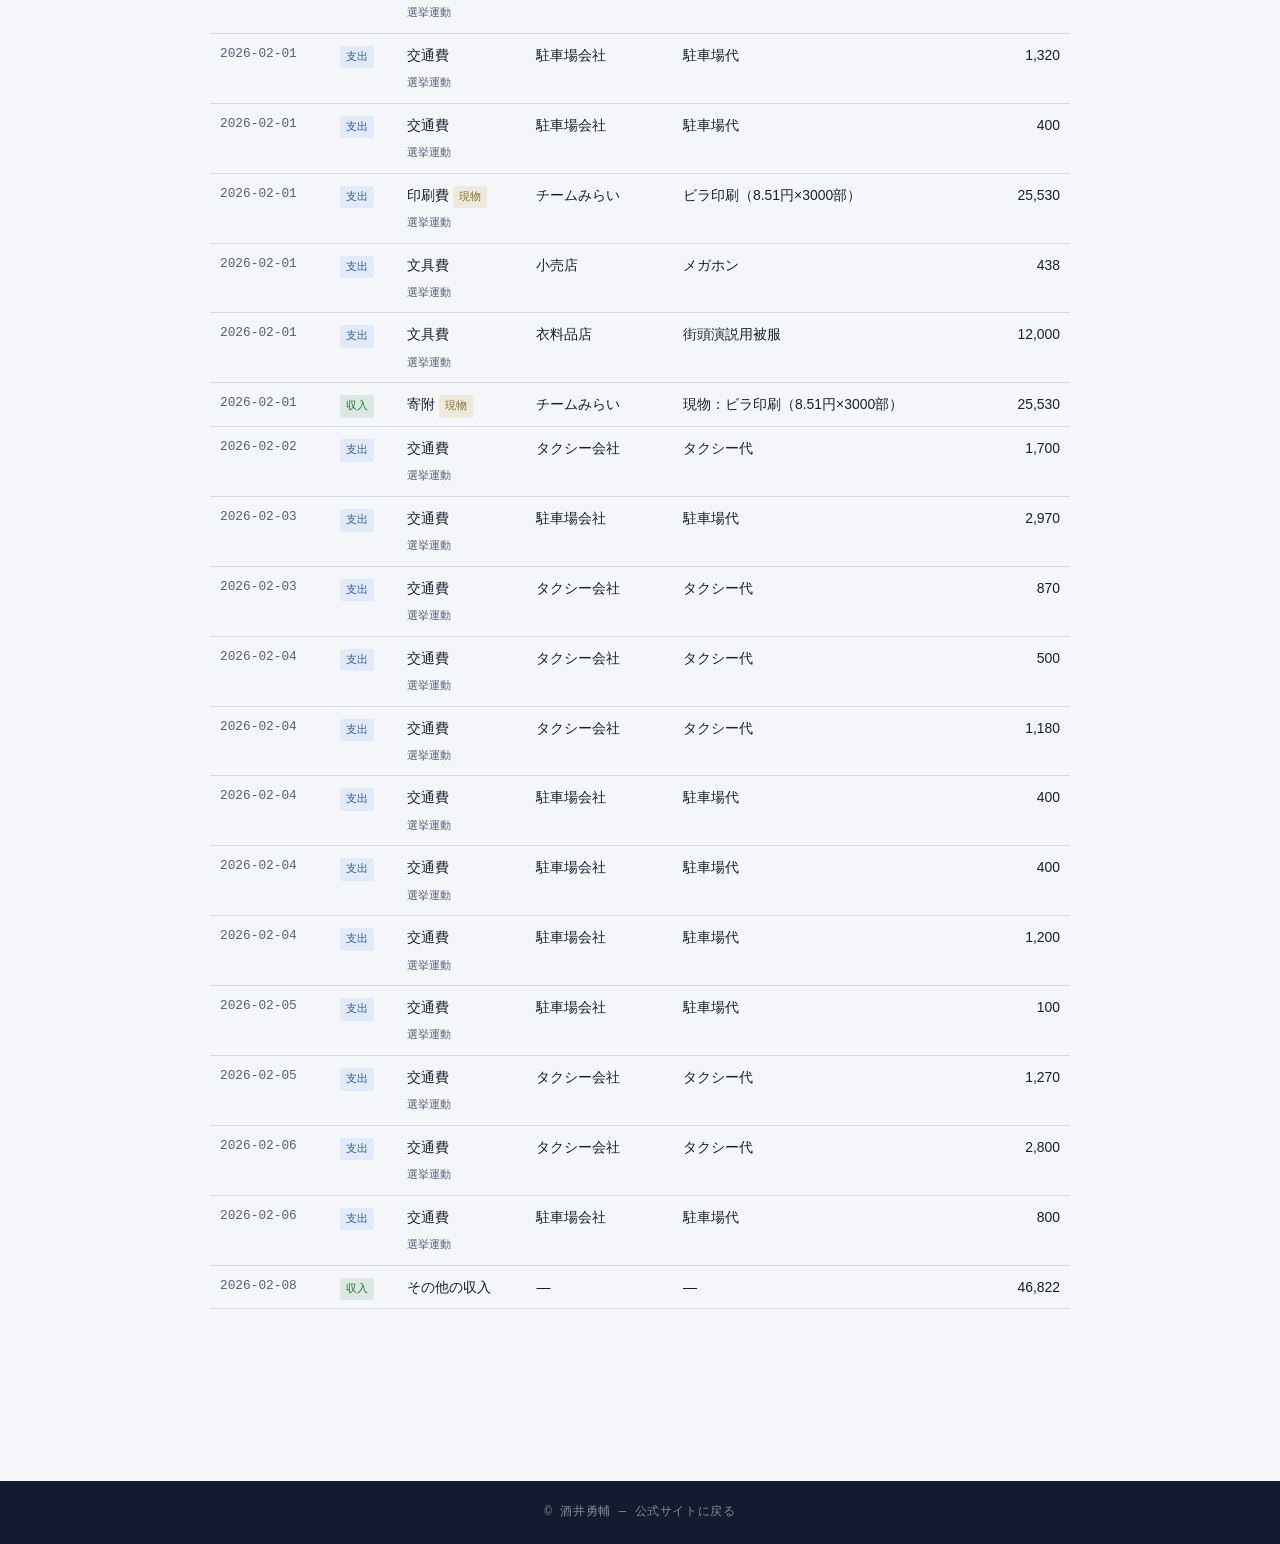
==== commit 14c6fac9: "酒井さん公式HP（yusukesakai.jp）の政治資金ページ（/marumie/）で、現物の寄附に何をもらったかを表示（例：現物：たすき（2028円×2本））。あわせてスマホ幅で取引一覧が出なかっ" ====
--- a/marumie/index.html
+++ b/marumie/index.html
@@ -330,16 +330,17 @@
   font-size: 0.86rem;
 }
 
-/* スマホ: テーブル非表示 → カード表示 */
+
+/* ==========================================================
+   取引カード（スマホ専用・600px 以下で表示）
+========================================================== */
+.txn-cards { display: none; }
+
+/* スマホ（基本の display:none より後に置く）: テーブル非表示 → カード表示 */
 @media (max-width: 600px) {
   .txn-table { display: none; }
   .txn-cards { display: block; }
 }
-
-/* ==========================================================
-   取引カード（スマホ専用・600px 以下で表示）
-========================================================== */
-.txn-cards { display: none; }
 .txn-card {
   border: 1px solid var(--line);
   border-radius: 3px;
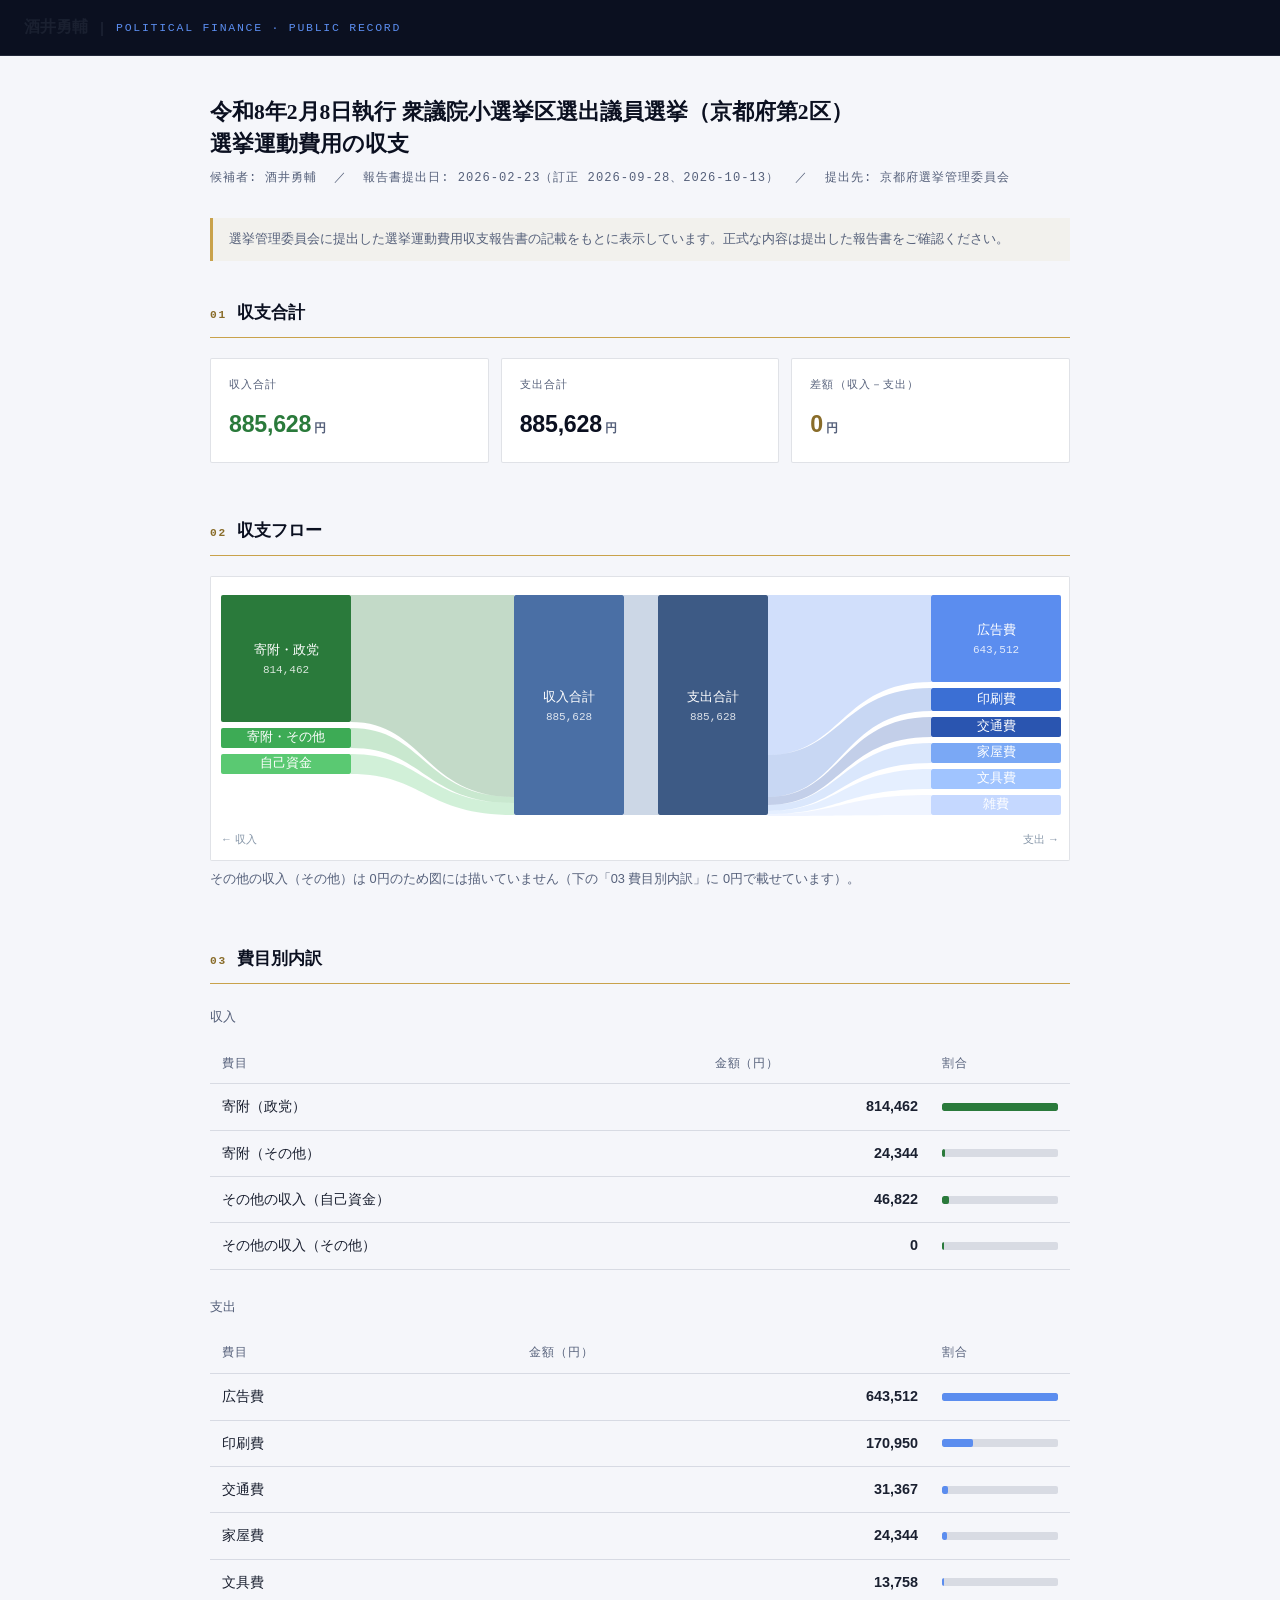
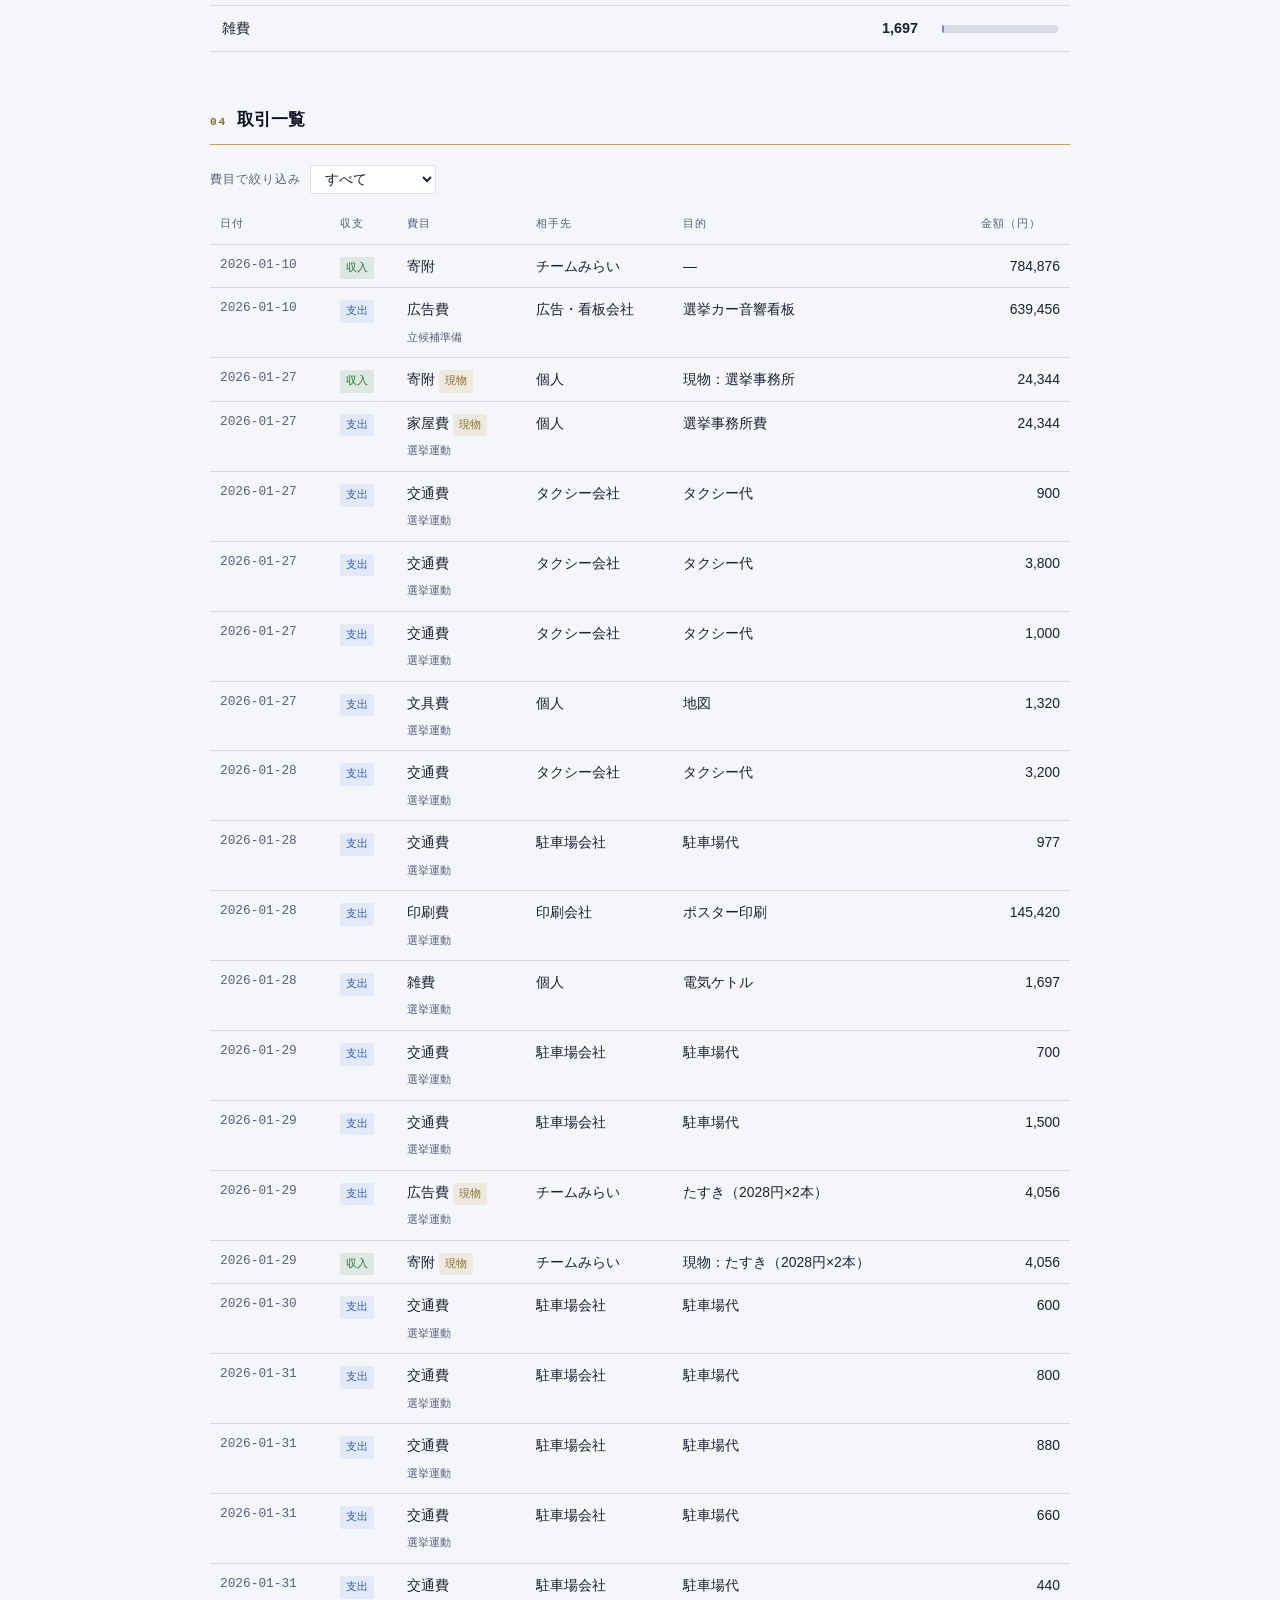
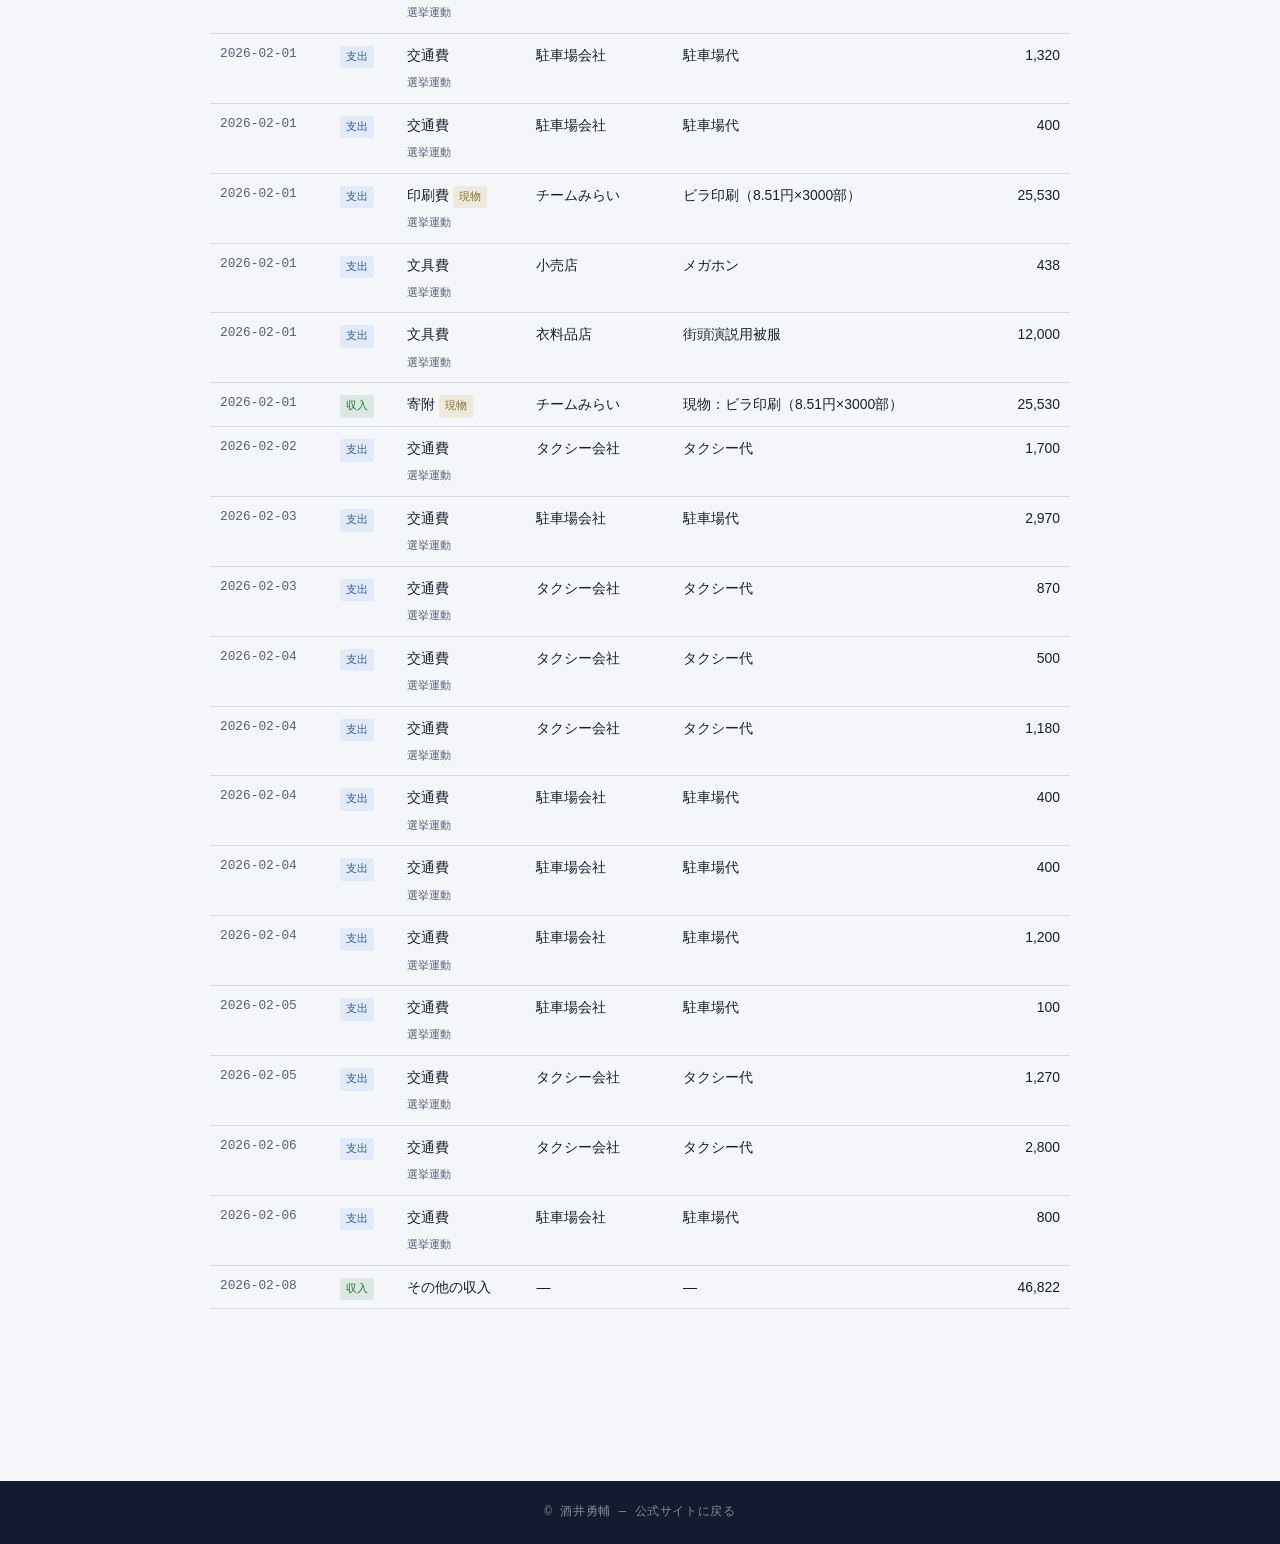
==== commit 41368326: "酒井さん公式HP（yusukesakai.jp）の政治資金ページ（/marumie/）で、流れ図の真ん中を「収入合計」と「支出合計」の2つの箱に分けた（酒井さんの指示）。合計2つは同じ縮尺で描く Co" ====
--- a/marumie/index.html
+++ b/marumie/index.html
@@ -438,11 +438,12 @@
 }
 
 // ================================================================
-// Sankey 図を SVG で描く（3列構造）
-//   左列 : 収入カテゴリ（income sources）
-//   中列 : 収入合計ノード（pool）
-//   右列 : 支出カテゴリ
-//   帯   : 収入ソース→合計・合計→支出費目 の2段ベジェ
+// Sankey 図を SVG で描く（4列構造）
+//   1列目 : 収入カテゴリ（income sources）
+//   2列目 : 収入合計ノード
+//   3列目 : 支出合計ノード
+//   4列目 : 支出カテゴリ
+//   帯    : 収入ソース→収入合計・収入合計→支出合計・支出合計→支出費目 の3段ベジェ
 //
 // availW: コンテナ実幅（px）を渡すことでスマホでも正寸で描画し、
 //         viewBox 縮小によるラベル縮小を回避する。
@@ -453,14 +454,17 @@
   const W   = Math.max(availW || 520, 260);
   const PAD = 10;
 
-  // ノード幅: W に比例しつつ上限 130 / 下限 64
-  const N_W       = Math.min(Math.max(Math.floor(W * 0.23), 64), 130);
-  const gapSpace  = W - 2 * PAD - 3 * N_W;
+  // ノード幅: 外側（費目）は W に比例しつつ上限 130 / 下限 64、中央の合計2つは少し細く
+  const N_W       = Math.min(Math.max(Math.floor(W * 0.21), 64), 130);
+  const M_W       = Math.min(Math.max(Math.floor(W * 0.17), 56), 110);
+  const GAP_M     = Math.min(Math.max(Math.floor(W * 0.04), 8), 40);
+  const gapSpace  = W - 2 * PAD - 2 * N_W - 2 * M_W - GAP_M;
   const GAP       = Math.max(10, Math.floor(gapSpace / 2));
 
-  const X_L = PAD;
-  const X_M = X_L + N_W + GAP;
-  const X_R = X_M + N_W + GAP;
+  const X_L  = PAD;
+  const X_MI = X_L + N_W + GAP;      // 収入合計
+  const X_MO = X_MI + M_W + GAP_M;   // 支出合計
+  const X_R  = X_MO + M_W + GAP;
 
   const totalInc = incomeByCategory.reduce((s, c) => s + c.amount, 0);
   const totalExp = expenseByCategory.reduce((s, c) => s + c.amount, 0);
@@ -493,11 +497,21 @@
   const incNodes = layoutNodes(incomeByCategory, X_L);
   const expNodes = layoutNodes(expenseByCategory, X_R);
 
-  // 収入合計（中央）ノードの高さ = 収入ノード群の上端〜下端
-  const poolTop = incNodes.length ? incNodes[0].y : PAD;
-  const poolBot = incNodes.length ? incNodes[incNodes.length - 1].y + incNodes[incNodes.length - 1].h
-                                  : PAD + usable;
-  const poolH   = Math.max(poolBot - poolTop, 1);
+  // 収入合計ノードの高さ = 収入ノード群の上端〜下端、支出合計も同様に支出ノード群に合わせる
+  function span(nodes) {
+    const top = nodes.length ? nodes[0].y : PAD;
+    const bot = nodes.length ? nodes[nodes.length - 1].y + nodes[nodes.length - 1].h : PAD + usable;
+    return { top, bot, h: Math.max(bot - top, 1) };
+  }
+  // 合計2つは同じ縮尺で描く（同額なら同じ高さ）。費目側は最小高さで膨らむので、広い方の幅に合わせる
+  const spIn  = span(incNodes), spOut = span(expNodes);
+  const poolTop = Math.min(spIn.top, spOut.top);
+  const unit    = (Math.max(spIn.bot, spOut.bot) - poolTop) / total;
+  const inPool  = { top: poolTop, h: Math.max(Math.round(totalInc * unit), 1) };
+  const outPool = { top: poolTop, h: Math.max(Math.round(totalExp * unit), 1) };
+  inPool.bot  = inPool.top + inPool.h;
+  outPool.bot = outPool.top + outPool.h;
+  const poolBot = Math.max(inPool.bot, outPool.bot);
 
   // SVG 高さ: 実際のノード下端から計算（費目が多いと usable を超えるため事前推算は使わない）
   const bottomInc = incNodes.length ? incNodes[incNodes.length - 1].y + incNodes[incNodes.length - 1].h : PAD;
@@ -512,23 +526,34 @@
           + `xmlns="http://www.w3.org/2000/svg" aria-label="収支フロー図">`;
 
   // --- 帯: 収入ソース → 収入合計 ---
-  let cL = poolTop;
+  let cL = inPool.top;
   incNodes.forEach((n, i) => {
-    const bh  = Math.max(2, Math.round((n.amount / total) * poolH));
+    const bh  = Math.max(2, Math.round((n.amount / Math.max(totalInc, 1)) * inPool.h));
     const mx  = X_L + N_W + GAP * 0.45;
-    const p   = `M${X_L+N_W},${n.y} C${mx},${n.y} ${mx},${cL} ${X_M},${cL} `
-              + `L${X_M},${cL+bh} C${mx},${cL+bh} ${mx},${n.y+n.h} ${X_L+N_W},${n.y+n.h}Z`;
+    const p   = `M${X_L+N_W},${n.y} C${mx},${n.y} ${mx},${cL} ${X_MI},${cL} `
+              + `L${X_MI},${cL+bh} C${mx},${cL+bh} ${mx},${n.y+n.h} ${X_L+N_W},${n.y+n.h}Z`;
     svg += `<path d="${p}" fill="${INC_COLORS[i % INC_COLORS.length]}" opacity="${BAND_OP}"/>`;
     cL += bh;
   });
 
-  // --- 帯: 収入合計 → 支出費目 ---
-  let cR = poolTop;
+  // --- 帯: 収入合計 → 支出合計（支出に回った額の分だけ） ---
+  if (totalInc > 0 && totalExp > 0) {
+    const used = Math.min(totalInc, totalExp);
+    const ih   = Math.max(2, Math.round((used / totalInc) * inPool.h));
+    const oh   = Math.max(2, Math.round((used / totalExp) * outPool.h));
+    const x1   = X_MI + M_W, x2 = X_MO, mx = (x1 + x2) / 2;
+    const p    = `M${x1},${inPool.top} C${mx},${inPool.top} ${mx},${outPool.top} ${x2},${outPool.top} `
+               + `L${x2},${outPool.top+oh} C${mx},${outPool.top+oh} ${mx},${inPool.top+ih} ${x1},${inPool.top+ih}Z`;
+    svg += `<path d="${p}" fill="#4a6fa5" opacity="${BAND_OP}"/>`;
+  }
+
+  // --- 帯: 支出合計 → 支出費目 ---
+  let cR = outPool.top;
   expNodes.forEach((n, i) => {
-    const bh  = Math.max(2, Math.round((n.amount / total) * poolH));
-    const mx  = X_M + N_W + GAP * 0.45;
-    const p   = `M${X_M+N_W},${cR} C${mx},${cR} ${mx},${n.y} ${X_R},${n.y} `
-              + `L${X_R},${n.y+n.h} C${mx},${n.y+n.h} ${mx},${cR+bh} ${X_M+N_W},${cR+bh}Z`;
+    const bh  = Math.max(2, Math.round((n.amount / Math.max(totalExp, 1)) * outPool.h));
+    const mx  = X_MO + M_W + GAP * 0.45;
+    const p   = `M${X_MO+M_W},${cR} C${mx},${cR} ${mx},${n.y} ${X_R},${n.y} `
+              + `L${X_R},${n.y+n.h} C${mx},${n.y+n.h} ${mx},${cR+bh} ${X_MO+M_W},${cR+bh}Z`;
     svg += `<path d="${p}" fill="${EXP_COLORS[i % EXP_COLORS.length]}" opacity="${BAND_OP}"/>`;
     cR += bh;
   });
@@ -562,8 +587,9 @@
   incNodes.forEach((n, i) => {
     svg += nodeEl(X_L, n.y, N_W, n.h, INC_COLORS[i % INC_COLORS.length], n.label, n.amount);
   });
-  // 収入合計ノード（中列）
-  svg += nodeEl(X_M, poolTop, N_W, poolH, '#4a6fa5', '収入合計', totalInc);
+  // 収入合計・支出合計ノード（中央の2列）
+  svg += nodeEl(X_MI, inPool.top, M_W, inPool.h, '#4a6fa5', '収入合計', totalInc);
+  svg += nodeEl(X_MO, outPool.top, M_W, outPool.h, '#3d5a85', '支出合計', totalExp);
   // 支出費目ノード（右列）
   expNodes.forEach((n, i) => {
     svg += nodeEl(X_R, n.y, N_W, n.h, EXP_COLORS[i % EXP_COLORS.length], n.label, n.amount);
